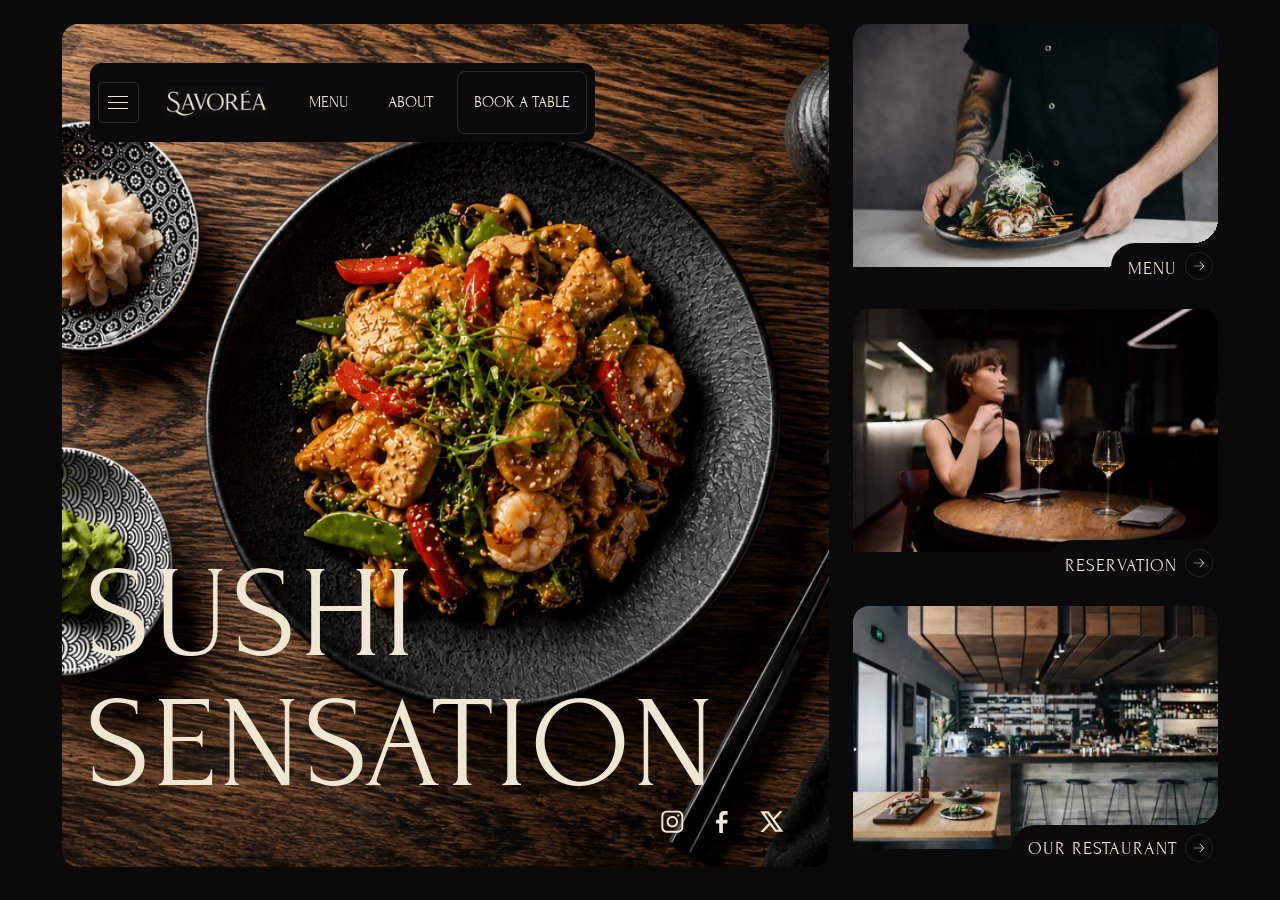
==== index.html @ 16b720fc "Opt out of Chrome translation prompts on all pages" ====
<!DOCTYPE html><!--  This site was created in Webflow. https://webflow.com  --><!--  Last Published: Wed Oct 28 2026 10:28:59 GMT+0000 (Coordinated Universal Time)  -->
<html data-wf-page="69ccc1d8fa1cd4cc3e607715" data-wf-site="69ccc1d7fa1cd4cc3e607709" lang="en">
<head>
  <meta charset="utf-8">
  <meta name="google" content="notranslate">
  <title>sushi</title>
  <meta content="width=device-width, initial-scale=1" name="viewport">
  <link href="css/normalize.css" rel="stylesheet" type="text/css">
  <link href="css/webflow.css" rel="stylesheet" type="text/css">
  <link href="css/sushi-7096b4.webflow.css" rel="stylesheet" type="text/css">
  <script type="text/javascript">!function(o,c){var n=c.documentElement,t=" w-mod-";n.className+=t+"js",("ontouchstart"in o||o.DocumentTouch&&c instanceof DocumentTouch)&&(n.className+=t+"touch")}(window,document);</script>
  <link href="images/favicon.webp" rel="icon" type="image/webp">
  <link href="images/webclip.webp" rel="apple-touch-icon">
  <style>
	.w-webflow-badge {
	display: None !important;
	visibility: hidden !important;
	}
  .button-hover,
.menu_text-link,
.menu_img-link {
  position: relative;
  overflow: visible;
  transition:
    box-shadow 0.3s ease,
    border-color 0.3s ease;
}
.button-hover:hover,
.menu_text-link:hover,
.menu_img-link:hover {
  border-color: rgba(255, 255, 255, 0);
  box-shadow:
    inset 0 0 12px rgba(255, 255, 255, 0.14),
    inset 0 0 28px rgba(255, 255, 255, 0.08);
}
.social-media-link {
  position: relative;
}
.social-media-link-hover {
  visibility: hidden;
  transform: scale(0.96);
  pointer-events: none;
  transition:
    opacity 0.3s ease,
    visibility 0.3s ease,
    transform 0.3s ease;
}
.social-media-link:hover .social-media-link-hover {
  opacity: 1;
  visibility: visible;
  transform: scale(1);
}
</style>
</head>
<body class="body">
  <main class="main">
    <div data-wf--menu--variant="base" class="menu_wraper">
      <div class="w-layout-blockcontainer menu_container w-container">
        <div class="menu_content-wraper">
          <a href="#" class="menu_button border w-inline-block">
            <div class="menu_line"></div>
            <div class="menu_line"></div>
            <div class="menu_line"></div>
          </a>
          <a href="index.html" aria-current="page" class="menu_img-link w-inline-block w--current"><img width="474.5" loading="lazy" alt="" src="images/logo_1.png" sizes="(max-width: 479px) 100vw, 475px" srcset="images/logo_1-p-500.png 500w, images/logo_1.png 949w" class="menu_logo"></a>
          <a href="menu.html" class="menu_text-link capitalize-text">menu</a>
          <a href="about.html" class="menu_text-link capitalize-text">about</a>
          <a href="reservation.html" class="menu_text-link capitalize-text border">book a table</a>
        </div>
      </div>
      <div class="menu_drop_down_wraper">
        <div class="menu_hidden-wraper">
          <div class="menu_hidden-link-wraper">
            <a href="menu.html" class="menu_hidden-link capitalize-text">Menu</a>
            <a href="reservation.html" class="menu_hidden-link capitalize-text">REservation</a>
            <a href="about.html" class="menu_hidden-link capitalize-text">About</a>
            <a href="contact.html" class="menu_hidden-link capitalize-text">Contact</a>
            <a href="blog.html" class="menu_hidden-link capitalize-text">Blog</a>
          </div>
        </div>
        <div class="menu_embed-properties w-embed">
          <style>
.menu_hidden-wraper {
  display: none;
  height: 0;
  opacity: 0;
  overflow: hidden;
  pointer-events: none;
}
.menu_button,
.menu_link,
.menu_hidden-link {
  transition:
    color 0.3s ease,
    text-shadow 0.3s ease,
    box-shadow 0.3s ease,
    border-color 0.3s ease;
}
/* Кнопка */
.menu_button:hover {
  box-shadow:
    inset 0 0 12px rgba(255, 255, 255, 0.14),
    inset 0 0 28px rgba(255, 255, 255, 0.08);
  border-color: rgba(255, 255, 255, 0.35);
}
/* Верхние ссылки */
.menu_link {
  display: inline-block;
}
.menu_link:hover {
  box-shadow:
    inset 0 0 12px rgba(255, 255, 255, 0.14),
    inset 0 0 28px rgba(255, 255, 255, 0.08);
  border-color: rgba(255, 255, 255, 0.35);
}
/* Ссылки в дропдауне */
.menu_hidden-link {
  display: inline-block;
  transition: color 0.3s ease, text-shadow 0.3s ease;
}
.menu_hidden-link:hover {
  color: #ffffff !important;
  text-shadow:
    0 0 8px rgba(255, 255, 255, 0.32),
    0 0 18px rgba(255, 255, 255, 0.20) !important;
}
</style>
        </div>
      </div>
    </div>
    <section class="hero_section">
      <div class="padding-global">
        <div class="w-layout-blockcontainer container-full w-container">
          <div class="hero_grid-wraper">
            <div id="w-node-e2e8e7b1-eda5-c35c-feb3-ed5f9fed6423-3e607715" class="hero_content-big"><img src="images/sushi-hero_4.png" loading="lazy" width="3291" sizes="(max-width: 767px) 100vw, (max-width: 991px) 95vw, 940px" alt="" srcset="images/sushi-hero_4-p-500.png 500w, images/sushi-hero_4-p-800.png 800w, images/sushi-hero_4-p-1080.png 1080w, images/sushi-hero_4.png 1517w" class="hero_img-big">
              <div class="hero_header-wraoer">
                <h1 class="heading_xlarge">SUSHI<br>SENSATION</h1>
              </div>
              <div class="hero_social-media-wraper">
                <div class="social-media-link-hover"></div>
                <a href="#" class="social-media-link w-inline-block"><img src="images/instagram_thin.svg" loading="lazy" alt="" class="hero_social-media-img">
                  <div class="social-media-link-hover"></div>
                </a>
                <a href="#" class="social-media-link w-inline-block"><img src="images/facebook_thin.svg" loading="lazy" alt="" class="hero_social-media-img">
                  <div class="social-media-link-hover"></div>
                </a>
                <a href="#" class="social-media-link w-inline-block"><img src="images/x-twitter_thin.svg" loading="lazy" alt="" class="hero_social-media-img">
                  <div class="social-media-link-hover"></div>
                </a>
              </div>
              <div class="hero-heading-position"></div>
            </div>
            <div class="hero_content-main_1">
              <div class="card-button-wraper-outer">
                <div class="button-half-radiu-wraper">
                  <div class="button-half-radius"></div>
                </div>
                <div class="hero_card-button-wraper">
                  <div class="button-half-radiu-wraper">
                    <div class="button-half-radius"></div>
                  </div>
                  <a href="menu.html" class="hero_card_button w-inline-block">
                    <div class="button-hover">
                      <div class="text_medium text-position">MENU</div><img src="images/arrow_button.svg" loading="lazy" alt="" class="circle-arrow">
                    </div>
                  </a>
                </div>
              </div>
              <div class="hero_img-sml-wrp"><img src="images/hero_img_sml_1.webp" loading="lazy" width="768" sizes="(max-width: 767px) 100vw, (max-width: 991px) 95vw, 768px" alt="" srcset="images/hero_img_sml_1-p-500.webp 500w, images/hero_img_sml_1-p-800.webp 800w, images/hero_img_sml_1-p-1080.webp 1080w, images/hero_img_sml_1.webp 1536w" class="hero_img-sml"></div>
            </div>
            <div class="hero_content-main_2">
              <div class="hero_img-sml-wrp"><img src="images/hero_img_sml_2.webp" loading="lazy" width="768" sizes="(max-width: 767px) 100vw, (max-width: 991px) 95vw, 768px" alt="" srcset="images/hero_img_sml_2-p-500.webp 500w, images/hero_img_sml_2-p-800.webp 800w, images/hero_img_sml_2-p-1080.webp 1080w, images/hero_img_sml_2.webp 1536w" class="hero_img-sml"></div>
              <div class="card-button-wraper-outer">
                <div class="button-half-radiu-wraper">
                  <div class="button-half-radius"></div>
                </div>
                <div class="hero_card-button-wraper">
                  <div class="button-half-radiu-wraper">
                    <div class="button-half-radius"></div>
                  </div>
                  <a href="reservation.html" class="hero_card_button w-inline-block">
                    <div class="button-hover">
                      <div class="text_medium text-position">RESERVATION</div><img src="images/arrow_button.svg" loading="lazy" alt="" class="circle-arrow">
                    </div>
                  </a>
                </div>
              </div>
            </div>
            <div class="hero_content-main_3">
              <div class="hero_img-sml-wrp"><img src="images/hero_img_sml_3.webp" loading="lazy" width="768" sizes="(max-width: 767px) 100vw, (max-width: 991px) 95vw, 768px" alt="" srcset="images/hero_img_sml_3-p-500.webp 500w, images/hero_img_sml_3-p-800.webp 800w, images/hero_img_sml_3-p-1080.webp 1080w, images/hero_img_sml_3.webp 1536w" class="hero_img-sml"></div>
              <div class="card-button-wraper-outer position-absolut-btm">
                <div class="button-half-radiu-wraper">
                  <div class="button-half-radius"></div>
                </div>
                <div class="hero_card-button-wraper">
                  <div class="button-half-radiu-wraper">
                    <div class="button-half-radius"></div>
                  </div>
                  <a href="about.html" class="hero_card_button w-inline-block">
                    <div class="button-hover">
                      <div class="text_medium">OUR RESTAURANT</div><img src="images/arrow_button.svg" loading="lazy" alt="" class="circle-arrow">
                    </div>
                  </a>
                </div>
              </div>
            </div>
          </div>
        </div>
      </div>
    </section>
  </main>
  <script src="js/vendor/jquery-3.5.1.min.js" type="text/javascript" integrity="sha256-9/aliU8dGd2tb6OSsuzixeV4y/faTqgFtohetphbbj0=" crossorigin="anonymous"></script>
  <script src="js/webflow.js" type="text/javascript"></script>
  <script src="js/vendor/gsap.min.js" type="text/javascript"></script>
  <script src="js/vendor/Flip.min.js" type="text/javascript"></script>
  <script type="text/javascript">gsap.registerPlugin(Flip);</script>
  <script src="js/sushi.js" defer=""></script>
</body>
</html>
---- css/webflow.css ----
@font-face {
  font-family: 'webflow-icons';
  src: url("[data-uri]") format('truetype');
  font-weight: normal;
  font-style: normal;
}
[class^="w-icon-"],
[class*=" w-icon-"] {
  /* use !important to prevent issues with browser extensions that change fonts */
  font-family: 'webflow-icons' !important;
  speak: none;
  font-style: normal;
  font-weight: normal;
  font-variant: normal;
  text-transform: none;
  line-height: 1;
  /* Better Font Rendering =========== */
  -webkit-font-smoothing: antialiased;
  -moz-osx-font-smoothing: grayscale;
}
.w-icon-slider-right:before {
  content: "\e600";
}
.w-icon-slider-left:before {
  content: "\e601";
}
.w-icon-nav-menu:before {
  content: "\e602";
}
.w-icon-arrow-down:before,
.w-icon-dropdown-toggle:before {
  content: "\e603";
}
.w-icon-file-upload-remove:before {
  content: "\e900";
}
.w-icon-file-upload-icon:before {
  content: "\e903";
}
* {
  -webkit-box-sizing: border-box;
  -moz-box-sizing: border-box;
  box-sizing: border-box;
}
html {
  height: 100%;
}
body {
  margin: 0;
  min-height: 100%;
  background-color: #fff;
  font-family: Arial, sans-serif;
  font-size: 14px;
  line-height: 20px;
  color: #333;
}
img {
  max-width: 100%;
  vertical-align: middle;
  display: inline-block;
}
html.w-mod-touch * {
  background-attachment: scroll !important;
}
.w-block {
  display: block;
}
.w-inline-block {
  max-width: 100%;
  display: inline-block;
}
.w-clearfix:before,
.w-clearfix:after {
  content: " ";
  display: table;
  grid-column-start: 1;
  grid-row-start: 1;
  grid-column-end: 2;
  grid-row-end: 2;
}
.w-clearfix:after {
  clear: both;
}
.w-hidden {
  display: none;
}
.w-button {
  display: inline-block;
  padding: 9px 15px;
  background-color: #3898EC;
  color: white;
  border: 0;
  line-height: inherit;
  text-decoration: none;
  cursor: pointer;
  border-radius: 0;
}
input.w-button {
  -webkit-appearance: button;
}
:where(button.w-popover-trigger) {
  background-color: transparent;
  border: 0;
  color: inherit;
  cursor: pointer;
  font: inherit;
  line-height: inherit;
  margin: 0;
  padding: 0;
  text-align: inherit;
  text-decoration: inherit;
}
:where(button.w-modal-trigger) {
  background-color: transparent;
  border: 0;
  color: inherit;
  cursor: pointer;
  font: inherit;
  line-height: inherit;
  margin: 0;
  padding: 0;
  text-align: inherit;
  text-decoration: inherit;
}
.w-popover {
  position-anchor: none;
}
:where(
  .w-popover[data-w-popover-backdrop-animated],
  .w-modal[data-w-popover-backdrop-animated]
)::backdrop {
  animation: var(--w-backdrop-animation, none);
}
:where(.w-popover, .w-modal) {
  --w-backdrop-animation: initial;
}
.w-popover-mask {
  position: fixed !important;
  inset: 0 !important;
  width: auto !important;
  height: auto !important;
  max-width: none !important;
  max-height: none !important;
  margin: 0 !important;
  padding: 0 !important;
  border: 0 !important;
  opacity: 0 !important;
  transform: none !important;
  clip-path: none !important;
  pointer-events: auto !important;
}
.w-popover-mask[popover] {
  translate: none !important;
  rotate: none !important;
  scale: none !important;
}
.w-popover-mask::backdrop {
  display: none !important;
}
.w-popover-mask:not(:popover-open) {
  display: none !important;
}
@supports not selector(:popover-open) {
  .w-popover-mask {
    display: none !important;
  }
}
.w-popover[popover]:not(:popover-open) {
  display: none;
}
.w-modal:not([open]):not([popover]) {
  display: none;
}
.w-modal[popover]:not(:popover-open) {
  display: none;
}
:where(.w-modal[data-w-modal-lock-scroll]) {
  overscroll-behavior: contain;
}
html[data-w-dynpage] [data-w-cloak] {
  color: transparent !important;
}
.w-code-block {
  margin: unset;
}
pre.w-code-block code {
  all: inherit;
}
pre.w-code-block code > span {
  display: block !important;
}
.w-optimization {
  display: contents;
}
.w-webflow-badge,
.w-webflow-badge > img {
  box-sizing: unset;
  width: unset;
  height: unset;
  max-height: unset;
  max-width: unset;
  min-height: unset;
  min-width: unset;
  margin: unset;
  padding: unset;
  float: unset;
  clear: unset;
  border: unset;
  border-radius: unset;
  background: unset;
  background-image: unset;
  background-position: unset;
  background-size: unset;
  background-repeat: unset;
  background-origin: unset;
  background-clip: unset;
  background-attachment: unset;
  background-color: unset;
  box-shadow: unset;
  transform: unset;
  transition: unset;
  direction: unset;
  font-family: unset;
  font-weight: unset;
  color: unset;
  font-size: unset;
  line-height: unset;
  font-style: unset;
  font-variant: unset;
  text-align: unset;
  letter-spacing: unset;
  text-decoration: unset;
  text-indent: unset;
  text-transform: unset;
  list-style-type: unset;
  text-shadow: unset;
  vertical-align: unset;
  cursor: unset;
  white-space: unset;
  word-break: unset;
  word-spacing: unset;
  word-wrap: unset;
}
.w-webflow-badge {
  position: fixed !important;
  display: inline-block !important;
  visibility: visible !important;
  opacity: 1 !important;
  z-index: 2147483647 !important;
  top: auto !important;
  right: 12px !important;
  bottom: 12px !important;
  left: auto !important;
  color: #aaadb0 !important;
  background-color: #fff !important;
  border-radius: 3px !important;
  padding: 6px !important;
  font-size: 12px !important;
  line-height: 14px !important;
  text-decoration: none !important;
  transform: none !important;
  margin: 0 !important;
  width: auto !important;
  height: auto !important;
  overflow: unset !important;
  white-space: nowrap;
  box-shadow: 0 0 0 1px rgba(0, 0, 0, 0.1), 0px 1px 3px rgba(0, 0, 0, 0.1);
  cursor: pointer;
}
.w-webflow-badge > img {
  position: unset;
  display: inline-block !important;
  visibility: unset !important;
  opacity: 1 !important;
  vertical-align: middle !important;
}
h1,
h2,
h3,
h4,
h5,
h6 {
  font-weight: bold;
  margin-bottom: 10px;
}
h1 {
  font-size: 38px;
  line-height: 44px;
  margin-top: 20px;
}
h2 {
  font-size: 32px;
  line-height: 36px;
  margin-top: 20px;
}
h3 {
  font-size: 24px;
  line-height: 30px;
  margin-top: 20px;
}
h4 {
  font-size: 18px;
  line-height: 24px;
  margin-top: 10px;
}
h5 {
  font-size: 14px;
  line-height: 20px;
  margin-top: 10px;
}
h6 {
  font-size: 12px;
  line-height: 18px;
  margin-top: 10px;
}
p {
  margin-top: 0;
  margin-bottom: 10px;
}
blockquote {
  margin: 0 0 10px 0;
  padding: 10px 20px;
  border-left: 5px solid #E2E2E2;
  font-size: 18px;
  line-height: 22px;
}
figure {
  margin: 0;
  margin-bottom: 10px;
}
figcaption {
  margin-top: 5px;
  text-align: center;
}
ul,
ol {
  margin-top: 0px;
  margin-bottom: 10px;
  padding-left: 40px;
}
.w-list-unstyled {
  padding-left: 0;
  list-style: none;
}
.w-embed:before,
.w-embed:after {
  content: " ";
  display: table;
  grid-column-start: 1;
  grid-row-start: 1;
  grid-column-end: 2;
  grid-row-end: 2;
}
.w-embed:after {
  clear: both;
}
.w-video {
  width: 100%;
  position: relative;
  padding: 0;
}
.w-video iframe,
.w-video object,
.w-video embed {
  position: absolute;
  top: 0;
  left: 0;
  width: 100%;
  height: 100%;
  border: none;
}
fieldset {
  padding: 0;
  margin: 0;
  border: 0;
}
button,
[type='button'],
[type='reset'] {
  border: 0;
  cursor: pointer;
  -webkit-appearance: button;
}
.w-form {
  margin: 0 0 15px;
}
.w-form-done {
  display: none;
  padding: 20px;
  text-align: center;
  background-color: #dddddd;
}
.w-form-fail {
  display: none;
  margin-top: 10px;
  padding: 10px;
  background-color: #ffdede;
}
label {
  display: block;
  margin-bottom: 5px;
  font-weight: bold;
}
.w-input,
.w-select {
  display: block;
  width: 100%;
  height: 38px;
  padding: 8px 12px;
  margin-bottom: 10px;
  font-size: 14px;
  line-height: 1.42857143;
  color: #333333;
  vertical-align: middle;
  background-color: #ffffff;
  border: 1px solid #cccccc;
}
.w-input::placeholder,
.w-select::placeholder {
  color: #999;
}
.w-input:focus,
.w-select:focus {
  border-color: #3898EC;
  outline: 0;
}
.w-input[disabled],
.w-select[disabled],
.w-input[readonly],
.w-select[readonly],
fieldset[disabled] .w-input,
fieldset[disabled] .w-select {
  cursor: not-allowed;
}
.w-input[disabled]:not(.w-input-disabled),
.w-select[disabled]:not(.w-input-disabled),
.w-input[readonly],
.w-select[readonly],
fieldset[disabled]:not(.w-input-disabled) .w-input,
fieldset[disabled]:not(.w-input-disabled) .w-select {
  background-color: #eeeeee;
}
textarea.w-input,
textarea.w-select {
  height: auto;
}
.w-select {
  background-color: #f3f3f3;
}
.w-select[multiple] {
  height: auto;
}
.w-form-label {
  display: inline-block;
  cursor: pointer;
  font-weight: normal;
  margin-bottom: 0px;
}
.w-radio {
  display: block;
  margin-bottom: 5px;
  padding-left: 20px;
}
.w-radio:before,
.w-radio:after {
  content: " ";
  display: table;
  grid-column-start: 1;
  grid-row-start: 1;
  grid-column-end: 2;
  grid-row-end: 2;
}
.w-radio:after {
  clear: both;
}
.w-radio-input {
  margin: 4px 0 0;
  line-height: normal;
  float: left;
  margin-left: -20px;
}
.w-radio-input {
  margin-top: 3px;
}
.w-file-upload {
  display: block;
  margin-bottom: 10px;
}
.w-file-upload-input {
  width: 0.1px;
  height: 0.1px;
  opacity: 0;
  overflow: hidden;
  position: absolute;
  z-index: -100;
}
.w-file-upload-default,
.w-file-upload-uploading,
.w-file-upload-success {
  display: inline-block;
  color: #333333;
}
.w-file-upload-error {
  display: block;
  margin-top: 10px;
}
.w-file-upload-default.w-hidden,
.w-file-upload-uploading.w-hidden,
.w-file-upload-error.w-hidden,
.w-file-upload-success.w-hidden {
  display: none;
}
.w-file-upload-uploading-btn {
  display: flex;
  font-size: 14px;
  font-weight: normal;
  cursor: pointer;
  margin: 0;
  padding: 8px 12px;
  border: 1px solid #cccccc;
  background-color: #fafafa;
}
.w-file-upload-file {
  display: flex;
  flex-grow: 1;
  justify-content: space-between;
  margin: 0;
  padding: 8px 9px 8px 11px;
  border: 1px solid #cccccc;
  background-color: #fafafa;
}
.w-file-upload-file-name {
  font-size: 14px;
  font-weight: normal;
  display: block;
}
.w-file-remove-link {
  margin-top: 3px;
  margin-left: 10px;
  width: auto;
  height: auto;
  padding: 3px;
  display: block;
  cursor: pointer;
}
.w-icon-file-upload-remove {
  margin: auto;
  font-size: 10px;
}
.w-file-upload-error-msg {
  display: inline-block;
  color: #ea384c;
  padding: 2px 0;
}
.w-file-upload-info {
  display: inline-block;
  line-height: 38px;
  padding: 0 12px;
}
.w-file-upload-label {
  display: inline-block;
  font-size: 14px;
  font-weight: normal;
  cursor: pointer;
  margin: 0;
  padding: 8px 12px;
  border: 1px solid #cccccc;
  background-color: #fafafa;
}
.w-icon-file-upload-icon,
.w-icon-file-upload-uploading {
  display: inline-block;
  margin-right: 8px;
  width: 20px;
}
.w-icon-file-upload-uploading {
  height: 20px;
}
.w-container {
  margin-left: auto;
  margin-right: auto;
  max-width: 940px;
}
.w-container:before,
.w-container:after {
  content: " ";
  display: table;
  grid-column-start: 1;
  grid-row-start: 1;
  grid-column-end: 2;
  grid-row-end: 2;
}
.w-container:after {
  clear: both;
}
.w-container .w-row {
  margin-left: -10px;
  margin-right: -10px;
}
.w-row:before,
.w-row:after {
  content: " ";
  display: table;
  grid-column-start: 1;
  grid-row-start: 1;
  grid-column-end: 2;
  grid-row-end: 2;
}
.w-row:after {
  clear: both;
}
.w-row .w-row {
  margin-left: 0;
  margin-right: 0;
}
.w-col {
  position: relative;
  float: left;
  width: 100%;
  min-height: 1px;
  padding-left: 10px;
  padding-right: 10px;
}
.w-col .w-col {
  padding-left: 0;
  padding-right: 0;
}
.w-col-1 {
  width: 8.33333333%;
}
.w-col-2 {
  width: 16.66666667%;
}
.w-col-3 {
  width: 25%;
}
.w-col-4 {
  width: 33.33333333%;
}
.w-col-5 {
  width: 41.66666667%;
}
.w-col-6 {
  width: 50%;
}
.w-col-7 {
  width: 58.33333333%;
}
.w-col-8 {
  width: 66.66666667%;
}
.w-col-9 {
  width: 75%;
}
.w-col-10 {
  width: 83.33333333%;
}
.w-col-11 {
  width: 91.66666667%;
}
.w-col-12 {
  width: 100%;
}
.w-hidden-main {
  display: none !important;
}
@media screen and (max-width: 991px) {
  .w-container {
    max-width: 728px;
  }
  .w-hidden-main {
    display: inherit !important;
  }
  .w-hidden-medium {
    display: none !important;
  }
  .w-col-medium-1 {
    width: 8.33333333%;
  }
  .w-col-medium-2 {
    width: 16.66666667%;
  }
  .w-col-medium-3 {
    width: 25%;
  }
  .w-col-medium-4 {
    width: 33.33333333%;
  }
  .w-col-medium-5 {
    width: 41.66666667%;
  }
  .w-col-medium-6 {
    width: 50%;
  }
  .w-col-medium-7 {
    width: 58.33333333%;
  }
  .w-col-medium-8 {
    width: 66.66666667%;
  }
  .w-col-medium-9 {
    width: 75%;
  }
  .w-col-medium-10 {
    width: 83.33333333%;
  }
  .w-col-medium-11 {
    width: 91.66666667%;
  }
  .w-col-medium-12 {
    width: 100%;
  }
  .w-col-stack {
    width: 100%;
    left: auto;
    right: auto;
  }
}
@media screen and (max-width: 767px) {
  .w-hidden-main {
    display: inherit !important;
  }
  .w-hidden-medium {
    display: inherit !important;
  }
  .w-hidden-small {
    display: none !important;
  }
  .w-row,
  .w-container .w-row {
    margin-left: 0;
    margin-right: 0;
  }
  .w-col {
    width: 100%;
    left: auto;
    right: auto;
  }
  .w-col-small-1 {
    width: 8.33333333%;
  }
  .w-col-small-2 {
    width: 16.66666667%;
  }
  .w-col-small-3 {
    width: 25%;
  }
  .w-col-small-4 {
    width: 33.33333333%;
  }
  .w-col-small-5 {
    width: 41.66666667%;
  }
  .w-col-small-6 {
    width: 50%;
  }
  .w-col-small-7 {
    width: 58.33333333%;
  }
  .w-col-small-8 {
    width: 66.66666667%;
  }
  .w-col-small-9 {
    width: 75%;
  }
  .w-col-small-10 {
    width: 83.33333333%;
  }
  .w-col-small-11 {
    width: 91.66666667%;
  }
  .w-col-small-12 {
    width: 100%;
  }
}
@media screen and (max-width: 479px) {
  .w-container {
    max-width: none;
  }
  .w-hidden-main {
    display: inherit !important;
  }
  .w-hidden-medium {
    display: inherit !important;
  }
  .w-hidden-small {
    display: inherit !important;
  }
  .w-hidden-tiny {
    display: none !important;
  }
  .w-col {
    width: 100%;
  }
  .w-col-tiny-1 {
    width: 8.33333333%;
  }
  .w-col-tiny-2 {
    width: 16.66666667%;
  }
  .w-col-tiny-3 {
    width: 25%;
  }
  .w-col-tiny-4 {
    width: 33.33333333%;
  }
  .w-col-tiny-5 {
    width: 41.66666667%;
  }
  .w-col-tiny-6 {
    width: 50%;
  }
  .w-col-tiny-7 {
    width: 58.33333333%;
  }
  .w-col-tiny-8 {
    width: 66.66666667%;
  }
  .w-col-tiny-9 {
    width: 75%;
  }
  .w-col-tiny-10 {
    width: 83.33333333%;
  }
  .w-col-tiny-11 {
    width: 91.66666667%;
  }
  .w-col-tiny-12 {
    width: 100%;
  }
}
.w-widget {
  position: relative;
}
.w-widget-map {
  width: 100%;
  height: 400px;
}
.w-widget-map label {
  width: auto;
  display: inline;
}
.w-widget-map img {
  max-width: inherit;
}
.w-widget-map .gm-style-iw {
  text-align: center;
}
.w-widget-map .gm-style-iw > button {
  display: none !important;
}
.w-widget-twitter {
  overflow: hidden;
}
.w-widget-twitter-count-shim {
  display: inline-block;
  vertical-align: top;
  position: relative;
  width: 28px;
  height: 20px;
  text-align: center;
  background: white;
  border: #758696 solid 1px;
  border-radius: 3px;
}
.w-widget-twitter-count-shim * {
  pointer-events: none;
  user-select: none;
}
.w-widget-twitter-count-shim .w-widget-twitter-count-inner {
  position: relative;
  font-size: 15px;
  line-height: 12px;
  text-align: center;
  color: #999;
  font-family: serif;
}
.w-widget-twitter-count-shim .w-widget-twitter-count-clear {
  position: relative;
  display: block;
}
.w-widget-twitter-count-shim.w--large {
  width: 36px;
  height: 28px;
}
.w-widget-twitter-count-shim.w--large .w-widget-twitter-count-inner {
  font-size: 18px;
  line-height: 18px;
}
.w-widget-twitter-count-shim:not(.w--vertical) {
  margin-left: 5px;
  margin-right: 8px;
}
.w-widget-twitter-count-shim:not(.w--vertical).w--large {
  margin-left: 6px;
}
.w-widget-twitter-count-shim:not(.w--vertical):before,
.w-widget-twitter-count-shim:not(.w--vertical):after {
  top: 50%;
  left: 0;
  border: solid transparent;
  content: ' ';
  height: 0;
  width: 0;
  position: absolute;
  pointer-events: none;
}
.w-widget-twitter-count-shim:not(.w--vertical):before {
  border-color: rgba(117, 134, 150, 0);
  border-right-color: #5d6c7b;
  border-width: 4px;
  margin-left: -9px;
  margin-top: -4px;
}
.w-widget-twitter-count-shim:not(.w--vertical).w--large:before {
  border-width: 5px;
  margin-left: -10px;
  margin-top: -5px;
}
.w-widget-twitter-count-shim:not(.w--vertical):after {
  border-color: rgba(255, 255, 255, 0);
  border-right-color: white;
  border-width: 4px;
  margin-left: -8px;
  margin-top: -4px;
}
.w-widget-twitter-count-shim:not(.w--vertical).w--large:after {
  border-width: 5px;
  margin-left: -9px;
  margin-top: -5px;
}
.w-widget-twitter-count-shim.w--vertical {
  width: 61px;
  height: 33px;
  margin-bottom: 8px;
}
.w-widget-twitter-count-shim.w--vertical:before,
.w-widget-twitter-count-shim.w--vertical:after {
  top: 100%;
  left: 50%;
  border: solid transparent;
  content: ' ';
  height: 0;
  width: 0;
  position: absolute;
  pointer-events: none;
}
.w-widget-twitter-count-shim.w--vertical:before {
  border-color: rgba(117, 134, 150, 0);
  border-top-color: #5d6c7b;
  border-width: 5px;
  margin-left: -5px;
}
.w-widget-twitter-count-shim.w--vertical:after {
  border-color: rgba(255, 255, 255, 0);
  border-top-color: white;
  border-width: 4px;
  margin-left: -4px;
}
.w-widget-twitter-count-shim.w--vertical .w-widget-twitter-count-inner {
  font-size: 18px;
  line-height: 22px;
}
.w-widget-twitter-count-shim.w--vertical.w--large {
  width: 76px;
}
.w-background-video {
  position: relative;
  overflow: hidden;
  height: 500px;
  color: white;
}
.w-background-video > video {
  background-size: cover;
  background-position: 50% 50%;
  position: absolute;
  margin: auto;
  width: 100%;
  height: 100%;
  right: -100%;
  bottom: -100%;
  top: -100%;
  left: -100%;
  object-fit: cover;
  z-index: -100;
}
.w-background-video > video::-webkit-media-controls-start-playback-button {
  display: none !important;
  -webkit-appearance: none;
}
.w-background-video--control {
  position: absolute;
  bottom: 1em;
  right: 1em;
  background-color: transparent;
  padding: 0;
}
.w-background-video--control > [hidden] {
  display: none !important;
}
.w-slider {
  position: relative;
  height: 300px;
  text-align: center;
  background: #dddddd;
  clear: both;
  -webkit-tap-highlight-color: rgba(0, 0, 0, 0);
  tap-highlight-color: rgba(0, 0, 0, 0);
}
.w-slider-mask {
  position: relative;
  display: block;
  overflow: hidden;
  z-index: 1;
  left: 0;
  right: 0;
  height: 100%;
  white-space: nowrap;
}
.w-slide {
  position: relative;
  display: inline-block;
  vertical-align: top;
  width: 100%;
  height: 100%;
  white-space: normal;
  text-align: left;
}
.w-slider-nav {
  position: absolute;
  z-index: 2;
  top: auto;
  right: 0;
  bottom: 0;
  left: 0;
  margin: auto;
  padding-top: 10px;
  height: 40px;
  text-align: center;
  -webkit-tap-highlight-color: rgba(0, 0, 0, 0);
  tap-highlight-color: rgba(0, 0, 0, 0);
}
.w-slider-nav.w-round > div {
  border-radius: 100%;
}
.w-slider-nav.w-num > div {
  width: auto;
  height: auto;
  padding: 0.2em 0.5em;
  font-size: inherit;
  line-height: inherit;
}
.w-slider-nav.w-shadow > div {
  box-shadow: 0 0 3px rgba(51, 51, 51, 0.4);
}
.w-slider-nav-invert {
  color: #fff;
}
.w-slider-nav-invert > div {
  background-color: rgba(34, 34, 34, 0.4);
}
.w-slider-nav-invert > div.w-active {
  background-color: #222;
}
.w-slider-dot {
  position: relative;
  display: inline-block;
  width: 1em;
  height: 1em;
  background-color: rgba(255, 255, 255, 0.4);
  cursor: pointer;
  margin: 0 3px 0.5em;
  transition: background-color 100ms, color 100ms;
}
.w-slider-dot.w-active {
  background-color: #fff;
}
.w-slider-dot:focus {
  outline: none;
  box-shadow: 0px 0px 0px 2px #fff;
}
.w-slider-dot:focus.w-active {
  box-shadow: none;
}
.w-slider-arrow-left,
.w-slider-arrow-right {
  position: absolute;
  width: 80px;
  top: 0;
  right: 0;
  bottom: 0;
  left: 0;
  margin: auto;
  cursor: pointer;
  overflow: hidden;
  color: white;
  font-size: 40px;
  -webkit-tap-highlight-color: rgba(0, 0, 0, 0);
  tap-highlight-color: rgba(0, 0, 0, 0);
  user-select: none;
}
.w-slider-arrow-left [class^='w-icon-'],
.w-slider-arrow-right [class^='w-icon-'],
.w-slider-arrow-left [class*=' w-icon-'],
.w-slider-arrow-right [class*=' w-icon-'] {
  position: absolute;
}
.w-slider-arrow-left:focus,
.w-slider-arrow-right:focus {
  outline: 0;
}
.w-slider-arrow-left {
  z-index: 3;
  right: auto;
}
.w-slider-arrow-right {
  z-index: 4;
  left: auto;
}
.w-icon-slider-left,
.w-icon-slider-right {
  top: 0;
  right: 0;
  bottom: 0;
  left: 0;
  margin: auto;
  width: 1em;
  height: 1em;
}
.w-slider-aria-label {
  border: 0;
  clip: rect(0 0 0 0);
  height: 1px;
  margin: -1px;
  overflow: hidden;
  padding: 0;
  position: absolute;
  width: 1px;
}
.w-slider-force-show {
  display: block !important;
}
.w-dropdown {
  display: inline-block;
  position: relative;
  text-align: left;
  margin-left: auto;
  margin-right: auto;
  z-index: 900;
}
.w-dropdown-btn,
.w-dropdown-toggle,
.w-dropdown-link {
  position: relative;
  vertical-align: top;
  text-decoration: none;
  color: #222222;
  padding: 20px;
  text-align: left;
  margin-left: auto;
  margin-right: auto;
  white-space: nowrap;
}
.w-dropdown-toggle {
  user-select: none;
  display: inline-block;
  cursor: pointer;
  padding-right: 40px;
}
.w-dropdown-toggle:focus {
  outline: 0;
}
.w-icon-dropdown-toggle {
  position: absolute;
  top: 0;
  right: 0;
  bottom: 0;
  margin: auto;
  margin-right: 20px;
  width: 1em;
  height: 1em;
}
.w-dropdown-list {
  position: absolute;
  background: #dddddd;
  display: none;
  min-width: 100%;
}
.w-dropdown-list.w--open {
  display: block;
}
.w-dropdown-link {
  padding: 10px 20px;
  display: block;
  color: #222222;
}
.w-dropdown-link.w--current {
  color: #0082f3;
}
.w-dropdown-link:focus {
  outline: 0;
}
/**
 * ## Note
 * Safari (on both iOS and OS X) does not handle viewport units (vh, vw) well.
 * For example percentage units do not work on descendants of elements that
 * have any dimensions expressed in viewport units. It also doesn’t handle them at
 * all in `calc()`.
 */
/**
 * Wrapper around all lightbox elements
 *
 * 1. Since the lightbox can receive focus, IE also gives it an outline.
 * 2. Fixes flickering on Chrome when a transition is in progress
 *    underneath the lightbox.
 */
.w-lightbox-backdrop {
  cursor: auto;
  font-style: normal;
  letter-spacing: normal;
  list-style: disc;
  text-indent: 0;
  text-shadow: none;
  text-transform: none;
  visibility: visible;
  white-space: normal;
  word-break: normal;
  word-spacing: normal;
  word-wrap: normal;
  position: fixed;
  top: 0;
  right: 0;
  bottom: 0;
  left: 0;
  color: #fff;
  font-family: "Helvetica Neue", Helvetica, Ubuntu, "Segoe UI", Verdana, sans-serif;
  font-size: 17px;
  line-height: 1.2;
  font-weight: 300;
  text-align: center;
  background: rgba(0, 0, 0, 0.9);
  z-index: 2000;
  outline: 0;
  /* 1 */
  opacity: 0;
  -webkit-user-select: none;
  -moz-user-select: none;
  -webkit-tap-highlight-color: transparent;
  -webkit-transform: translate(0, 0);
  /* 2 */
}
/**
 * Neat trick to bind the rubberband effect to our canvas instead of the whole
 * document on iOS. It also prevents a bug that causes the document underneath to scroll.
 */
.w-lightbox-backdrop,
.w-lightbox-container {
  height: 100%;
  overflow: auto;
  -webkit-overflow-scrolling: touch;
}
.w-lightbox-content {
  position: relative;
  height: 100vh;
  overflow: hidden;
}
.w-lightbox-view {
  position: absolute;
  width: 100vw;
  height: 100vh;
  opacity: 0;
}
.w-lightbox-view:before {
  content: "";
  height: 100vh;
}
/* .w-lightbox-content */
.w-lightbox-group,
.w-lightbox-group .w-lightbox-view,
.w-lightbox-group .w-lightbox-view:before {
  height: 86vh;
}
.w-lightbox-frame,
.w-lightbox-view:before {
  display: inline-block;
  vertical-align: middle;
}
/*
 * 1. Remove default margin set by user-agent on the <figure> element.
 */
.w-lightbox-figure {
  position: relative;
  margin: 0;
  /* 1 */
}
.w-lightbox-group .w-lightbox-figure {
  cursor: pointer;
}
/**
 * IE adds image dimensions as width and height attributes on the IMG tag,
 * but we need both width and height to be set to auto to enable scaling.
 */
.w-lightbox-img {
  width: auto;
  height: auto;
  max-width: none;
}
/**
 * 1. Reset if style is set by user on "All Images"
 */
.w-lightbox-image {
  display: block;
  float: none;
  /* 1 */
  max-width: 100vw;
  max-height: 100vh;
}
.w-lightbox-group .w-lightbox-image {
  max-height: 86vh;
}
.w-lightbox-caption {
  position: absolute;
  right: 0;
  bottom: 0;
  left: 0;
  padding: 0.5em 1em;
  background: rgba(0, 0, 0, 0.4);
  text-align: left;
  text-overflow: ellipsis;
  white-space: nowrap;
  overflow: hidden;
}
.w-lightbox-embed {
  position: absolute;
  top: 0;
  right: 0;
  bottom: 0;
  left: 0;
  width: 100%;
  height: 100%;
}
.w-lightbox-control {
  position: absolute;
  top: 0;
  width: 4em;
  background-size: 24px;
  background-repeat: no-repeat;
  background-position: center;
  cursor: pointer;
  -webkit-transition: all 0.3s;
  transition: all 0.3s;
}
.w-lightbox-left {
  display: none;
  bottom: 0;
  left: 0;
  /* <svg xmlns="http://www.w3.org/2000/svg" viewBox="-20 0 24 40" width="24" height="40"><g transform="rotate(45)"><path d="m0 0h5v23h23v5h-28z" opacity=".4"/><path d="m1 1h3v23h23v3h-26z" fill="#fff"/></g></svg> */
  background-image: url("[data-uri]");
}
.w-lightbox-right {
  display: none;
  right: 0;
  bottom: 0;
  /* <svg xmlns="http://www.w3.org/2000/svg" viewBox="-4 0 24 40" width="24" height="40"><g transform="rotate(45)"><path d="m0-0h28v28h-5v-23h-23z" opacity=".4"/><path d="m1 1h26v26h-3v-23h-23z" fill="#fff"/></g></svg> */
  background-image: url("[data-uri]");
}
/*
 * Without specifying the with and height inside the SVG, all versions of IE render the icon too small.
 * The bug does not seem to manifest itself if the elements are tall enough such as the above arrows.
 * (http://stackoverflow.com/questions/16092114/background-size-differs-in-internet-explorer)
 */
.w-lightbox-close {
  right: 0;
  height: 2.6em;
  /* <svg xmlns="http://www.w3.org/2000/svg" viewBox="-4 0 18 17" width="18" height="17"><g transform="rotate(45)"><path d="m0 0h7v-7h5v7h7v5h-7v7h-5v-7h-7z" opacity=".4"/><path d="m1 1h7v-7h3v7h7v3h-7v7h-3v-7h-7z" fill="#fff"/></g></svg> */
  background-image: url("[data-uri]");
  background-size: 18px;
}
/**
 * 1. All IE versions add extra space at the bottom without this.
 */
.w-lightbox-strip {
  position: absolute;
  bottom: 0;
  left: 0;
  right: 0;
  padding: 0 1vh;
  line-height: 0;
  /* 1 */
  white-space: nowrap;
  overflow-x: auto;
  overflow-y: hidden;
}
/*
 * 1. We use content-box to avoid having to do `width: calc(10vh + 2vw)`
 *    which doesn’t work in Safari anyway.
 * 2. Chrome renders images pixelated when switching to GPU. Making sure
 *    the parent is also rendered on the GPU (by setting translate3d for
 *    example) fixes this behavior.
 */
.w-lightbox-item {
  display: inline-block;
  width: 10vh;
  padding: 2vh 1vh;
  box-sizing: content-box;
  /* 1 */
  cursor: pointer;
  -webkit-transform: translate3d(0, 0, 0);
  /* 2 */
}
.w-lightbox-active {
  opacity: 0.3;
}
.w-lightbox-thumbnail {
  position: relative;
  height: 10vh;
  background: #222;
  overflow: hidden;
}
.w-lightbox-thumbnail-image {
  position: absolute;
  top: 0;
  left: 0;
}
.w-lightbox-thumbnail .w-lightbox-tall {
  top: 50%;
  width: 100%;
  -webkit-transform: translate(0, -50%);
  transform: translate(0, -50%);
}
.w-lightbox-thumbnail .w-lightbox-wide {
  left: 50%;
  height: 100%;
  -webkit-transform: translate(-50%, 0);
  transform: translate(-50%, 0);
}
/*
 * Spinner
 *
 * Absolute pixel values are used to avoid rounding errors that would cause
 * the white spinning element to be misaligned with the track.
 */
.w-lightbox-spinner {
  position: absolute;
  top: 50%;
  left: 50%;
  box-sizing: border-box;
  width: 40px;
  height: 40px;
  margin-top: -20px;
  margin-left: -20px;
  border: 5px solid rgba(0, 0, 0, 0.4);
  border-radius: 50%;
  -webkit-animation: spin 0.8s infinite linear;
  animation: spin 0.8s infinite linear;
}
.w-lightbox-spinner:after {
  content: "";
  position: absolute;
  top: -4px;
  right: -4px;
  bottom: -4px;
  left: -4px;
  border: 3px solid transparent;
  border-bottom-color: #fff;
  border-radius: 50%;
}
/*
 * Utility classes
 */
.w-lightbox-hide {
  display: none;
}
.w-lightbox-noscroll {
  overflow: hidden;
}
@media (min-width: 768px) {
  .w-lightbox-content {
    height: 96vh;
    margin-top: 2vh;
  }
  .w-lightbox-view,
  .w-lightbox-view:before {
    height: 96vh;
  }
  /* .w-lightbox-content */
  .w-lightbox-group,
  .w-lightbox-group .w-lightbox-view,
  .w-lightbox-group .w-lightbox-view:before {
    height: 84vh;
  }
  .w-lightbox-image {
    max-width: 96vw;
    max-height: 96vh;
  }
  .w-lightbox-group .w-lightbox-image {
    max-width: 82.3vw;
    max-height: 84vh;
  }
  .w-lightbox-left,
  .w-lightbox-right {
    display: block;
    opacity: 0.5;
  }
  .w-lightbox-close {
    opacity: 0.8;
  }
  .w-lightbox-control:hover {
    opacity: 1;
  }
}
.w-lightbox-inactive,
.w-lightbox-inactive:hover {
  opacity: 0;
}
.w-richtext:before,
.w-richtext:after {
  content: " ";
  display: table;
  grid-column-start: 1;
  grid-row-start: 1;
  grid-column-end: 2;
  grid-row-end: 2;
}
.w-richtext:after {
  clear: both;
}
.w-richtext[contenteditable="true"]:before,
.w-richtext[contenteditable="true"]:after {
  white-space: initial;
}
.w-richtext ol,
.w-richtext ul {
  overflow: hidden;
}
.w-richtext .w-richtext-figure-selected.w-richtext-figure-type-video div:after,
.w-richtext .w-richtext-figure-selected[data-rt-type="video"] div:after {
  outline: 2px solid #2895f7;
}
.w-richtext .w-richtext-figure-selected.w-richtext-figure-type-image div,
.w-richtext .w-richtext-figure-selected[data-rt-type="image"] div {
  outline: 2px solid #2895f7;
}
.w-richtext figure.w-richtext-figure-type-video > div:after,
.w-richtext figure[data-rt-type="video"] > div:after {
  content: '';
  position: absolute;
  display: none;
  left: 0;
  top: 0;
  right: 0;
  bottom: 0;
}
.w-richtext figure {
  position: relative;
  max-width: 60%;
}
.w-richtext figure > div:before {
  cursor: default!important;
}
.w-richtext figure img {
  width: 100%;
}
.w-richtext figure figcaption.w-richtext-figcaption-placeholder {
  opacity: 0.6;
}
.w-richtext figure div {
  /* fix incorrectly sized selection border in the data manager */
  font-size: 0px;
  color: transparent;
}
.w-richtext figure.w-richtext-figure-type-image,
.w-richtext figure[data-rt-type="image"] {
  display: table;
}
.w-richtext figure.w-richtext-figure-type-image > div,
.w-richtext figure[data-rt-type="image"] > div {
  display: inline-block;
}
.w-richtext figure.w-richtext-figure-type-image > figcaption,
.w-richtext figure[data-rt-type="image"] > figcaption {
  display: table-caption;
  caption-side: bottom;
}
.w-richtext figure.w-richtext-figure-type-video,
.w-richtext figure[data-rt-type="video"] {
  width: 60%;
  height: 0;
}
.w-richtext figure.w-richtext-figure-type-video iframe,
.w-richtext figure[data-rt-type="video"] iframe {
  position: absolute;
  top: 0;
  left: 0;
  width: 100%;
  height: 100%;
}
.w-richtext figure.w-richtext-figure-type-video > div,
.w-richtext figure[data-rt-type="video"] > div {
  width: 100%;
}
.w-richtext figure.w-richtext-align-center {
  margin-right: auto;
  margin-left: auto;
  clear: both;
}
.w-richtext figure.w-richtext-align-center.w-richtext-figure-type-image > div,
.w-richtext figure.w-richtext-align-center[data-rt-type="image"] > div {
  max-width: 100%;
}
.w-richtext figure.w-richtext-align-normal {
  clear: both;
}
.w-richtext figure.w-richtext-align-fullwidth {
  width: 100%;
  max-width: 100%;
  text-align: center;
  clear: both;
  display: block;
  margin-right: auto;
  margin-left: auto;
}
.w-richtext figure.w-richtext-align-fullwidth > div {
  display: inline-block;
  /* padding-bottom is used for aspect ratios in video figures
      we want the div to inherit that so hover/selection borders in the designer-canvas
      fit right*/
  padding-bottom: inherit;
}
.w-richtext figure.w-richtext-align-fullwidth > figcaption {
  display: block;
}
.w-richtext figure.w-richtext-align-floatleft {
  float: left;
  margin-right: 15px;
  clear: none;
}
.w-richtext figure.w-richtext-align-floatright {
  float: right;
  margin-left: 15px;
  clear: none;
}
.w-nav {
  position: relative;
  background: #dddddd;
  z-index: 1000;
}
.w-nav:before,
.w-nav:after {
  content: " ";
  display: table;
  grid-column-start: 1;
  grid-row-start: 1;
  grid-column-end: 2;
  grid-row-end: 2;
}
.w-nav:after {
  clear: both;
}
.w-nav-brand {
  position: relative;
  float: left;
  text-decoration: none;
  color: #333333;
}
.w-nav-link {
  position: relative;
  display: inline-block;
  vertical-align: top;
  text-decoration: none;
  color: #222222;
  padding: 20px;
  text-align: left;
  margin-left: auto;
  margin-right: auto;
}
.w-nav-link.w--current {
  color: #0082f3;
}
.w-nav-menu {
  position: relative;
  float: right;
}
[data-nav-menu-open] {
  display: block !important;
  position: absolute;
  top: 100%;
  left: 0;
  right: 0;
  background: #C8C8C8;
  text-align: center;
  overflow: visible;
  min-width: 200px;
}
.w--nav-link-open {
  display: block;
  position: relative;
}
.w-nav-overlay {
  position: absolute;
  overflow: hidden;
  display: none;
  top: 100%;
  left: 0;
  right: 0;
  width: 100%;
}
.w-nav-overlay [data-nav-menu-open] {
  top: 0;
}
.w-nav[data-animation='over-left'] .w-nav-overlay {
  width: auto;
}
.w-nav[data-animation='over-left'] .w-nav-overlay,
.w-nav[data-animation='over-left'] [data-nav-menu-open] {
  right: auto;
  z-index: 1;
  top: 0;
}
.w-nav[data-animation='over-right'] .w-nav-overlay {
  width: auto;
}
.w-nav[data-animation='over-right'] .w-nav-overlay,
.w-nav[data-animation='over-right'] [data-nav-menu-open] {
  left: auto;
  z-index: 1;
  top: 0;
}
.w-nav-button {
  position: relative;
  float: right;
  padding: 18px;
  font-size: 24px;
  display: none;
  cursor: pointer;
  -webkit-tap-highlight-color: rgba(0, 0, 0, 0);
  tap-highlight-color: rgba(0, 0, 0, 0);
  user-select: none;
}
.w-nav-button:focus {
  outline: 0;
}
.w-nav-button.w--open {
  background-color: #C8C8C8;
  color: white;
}
.w-nav[data-collapse='all'] .w-nav-menu {
  display: none;
}
.w-nav[data-collapse='all'] .w-nav-button {
  display: block;
}
.w--nav-dropdown-open {
  display: block;
}
.w--nav-dropdown-toggle-open {
  display: block;
}
.w--nav-dropdown-list-open {
  position: static;
}
/**
 * NOTE: These rules are overridden in site-designer.less to use container queries instead of media queries
 * when the navbar is inside a Frame on the Open Canvas.
 */
@media screen and (max-width: 991px) {
  .w-nav[data-collapse='medium'] .w-nav-menu {
    display: none;
  }
  .w-nav[data-collapse='medium'] .w-nav-button {
    display: block;
  }
}
@media screen and (max-width: 767px) {
  .w-nav[data-collapse='small'] .w-nav-menu {
    display: none;
  }
  .w-nav[data-collapse='small'] .w-nav-button {
    display: block;
  }
  .w-nav-brand {
    padding-left: 10px;
  }
}
@media screen and (max-width: 479px) {
  .w-nav[data-collapse='tiny'] .w-nav-menu {
    display: none;
  }
  .w-nav[data-collapse='tiny'] .w-nav-button {
    display: block;
  }
}
.w-tabs {
  position: relative;
}
.w-tabs:before,
.w-tabs:after {
  content: " ";
  display: table;
  grid-column-start: 1;
  grid-row-start: 1;
  grid-column-end: 2;
  grid-row-end: 2;
}
.w-tabs:after {
  clear: both;
}
.w-tab-menu {
  position: relative;
}
.w-tab-link {
  position: relative;
  display: inline-block;
  vertical-align: top;
  text-decoration: none;
  padding: 9px 30px;
  text-align: left;
  cursor: pointer;
  color: #222222;
  background-color: #dddddd;
}
.w-tab-link.w--current {
  background-color: #C8C8C8;
}
.w-tab-link:focus {
  outline: 0;
}
.w-tab-content {
  position: relative;
  display: block;
  overflow: hidden;
}
.w-tab-pane {
  position: relative;
  display: none;
}
.w--tab-active {
  display: block;
}
@media screen and (max-width: 479px) {
  .w-tab-link {
    display: block;
  }
}
.w-ix-emptyfix:after {
  content: "";
}
@keyframes spin {
  0% {
    transform: rotate(0deg);
  }
  100% {
    transform: rotate(360deg);
  }
}
.w-dyn-empty {
  padding: 10px;
  background-color: #dddddd;
}
.w-dyn-hide {
  display: none !important;
}
.w-dyn-bind-empty {
  display: none !important;
}
.w-condition-invisible {
  display: none !important;
}
.wf-layout-layout {
  display: grid;
}
.w-layout-grid {
  display: grid;
  grid-auto-columns: 1fr;
  grid-template-columns: 1fr 1fr;
  grid-template-rows: auto auto;
  grid-row-gap: 16px;
  grid-column-gap: 16px;
}
---- css/sushi-7096b4.webflow.css ----
@font-face {
  font-family: "Fa Brands 400";
  src: url('../fonts/fa-brands-400.woff2') format("woff2");
  font-weight: 400;
  font-style: normal;
  font-display: swap;
}

@font-face {
  font-family: "Fa Solid 900";
  src: url('../fonts/fa-solid-900.woff2') format("woff2");
  font-weight: 400;
  font-style: normal;
  font-display: swap;
}

@font-face {
  font-family: "Fa V 4 Compatibility";
  src: url('../fonts/fa-v4compatibility.woff2') format("woff2");
  font-weight: 400;
  font-style: normal;
  font-display: swap;
}

@font-face {
  font-family: "Fa 400";
  src: url('../fonts/fa-regular-400.woff2') format("woff2");
  font-weight: 400;
  font-style: normal;
  font-display: swap;
}

@font-face {
  font-family: Forum;
  src: url('../fonts/Forum-Regular.ttf') format("truetype");
  font-weight: 400;
  font-style: normal;
  font-display: swap;
}

@font-face {
  font-family: Satoshi;
  src: url('../fonts/satoshi-Regular.otf') format("opentype");
  font-weight: 400;
  font-style: normal;
  font-display: swap;
}

:root {
  --background_black: #0a0a0a;
  --base_lighte_color_main: #efe7d2;
  --sm-size: 1.5rem;
  --xs-size: 8px;
  --s-size: 1rem;
  --l-size: 5rem;
  --xxs: 4px;
  --base_light_opacity: #efe7d226;
  --m-size: 3rem;
}

.w-layout-blockcontainer {
  max-width: 940px;
  margin-left: auto;
  margin-right: auto;
  display: block;
}

@media screen and (max-width: 991px) {
  .w-layout-blockcontainer {
    max-width: 728px;
  }
}

@media screen and (max-width: 767px) {
  .w-layout-blockcontainer {
    max-width: none;
  }
}

.body {
  background-color: var(--background_black);
  color: var(--base_lighte_color_main);
  font-family: Forum, Arial, sans-serif;
  font-size: 16px;
  font-weight: 400;
  line-height: 180%;
}

.main {
  position: relative;
}

.h1 {
  letter-spacing: 1px;
  margin-top: 0;
  margin-bottom: 0;
  font-family: Forum, Arial, sans-serif;
  font-size: 64px;
  font-weight: 400;
  line-height: 110%;
}

.h2 {
  letter-spacing: 1px;
  margin-top: 0;
  margin-bottom: 0;
  font-family: Forum, Arial, sans-serif;
  font-size: 40px;
  font-weight: 400;
  line-height: 120%;
}

.h3 {
  letter-spacing: 1px;
  margin-top: 0;
  margin-bottom: 0;
  font-family: Forum, Arial, sans-serif;
  font-size: 32px;
  font-weight: 400;
  line-height: 120%;
}

.h4 {
  letter-spacing: 1px;
  margin-top: 0;
  margin-bottom: 0;
  font-family: Forum, Arial, sans-serif;
  font-size: 24px;
  font-weight: 400;
  line-height: 120%;
}

.h5 {
  letter-spacing: 1px;
  margin-top: 0;
  margin-bottom: 0;
  font-family: Forum, Arial, sans-serif;
  font-size: 22px;
  font-weight: 400;
  line-height: 120%;
}

.h6 {
  letter-spacing: 1px;
  margin-top: 0;
  margin-bottom: 0;
  font-family: Forum, Arial, sans-serif;
  font-size: 16px;
  font-weight: 400;
  line-height: 120%;
}

.heading_xlarge {
  letter-spacing: 3px;
  margin-top: 0;
  margin-bottom: 0;
  font-family: Forum, Arial, sans-serif;
  font-size: 130px;
  font-weight: 400;
  line-height: 100%;
}

.heading_large {
  letter-spacing: 2px;
  margin-top: 0;
  margin-bottom: 0;
  font-family: Forum, Arial, sans-serif;
  font-size: 112px;
  font-weight: 400;
  line-height: 100%;
}

.heading_medium {
  letter-spacing: 2px;
  margin-top: 0;
  margin-bottom: 0;
  font-family: Forum, Arial, sans-serif;
  font-size: 96px;
  font-weight: 400;
  line-height: 110%;
}

.heading_small {
  letter-spacing: 2px;
  margin-top: 0;
  margin-bottom: 0;
  font-family: Forum, Arial, sans-serif;
  font-size: 80px;
  font-weight: 400;
  line-height: 110%;
}

.text_xlarge {
  letter-spacing: 0;
  font-family: Satoshi, Arial, sans-serif;
  font-size: 24px;
  line-height: 160%;
}

.text_large {
  letter-spacing: 0;
  font-family: Satoshi, Arial, sans-serif;
  font-size: 20px;
  line-height: 160%;
}

.text_medium {
  letter-spacing: 1px;
  justify-content: center;
  align-items: center;
  font-family: Forum, Arial, sans-serif;
  font-size: 18px;
  line-height: 150%;
}

.text_small {
  letter-spacing: 0;
  font-family: Forum, Arial, sans-serif;
  font-size: 12px;
  line-height: 130%;
}

.text_meta {
  letter-spacing: 0;
  font-family: Forum, Arial, sans-serif;
  font-size: 14px;
  line-height: 150%;
}

.text_meta.text-center {
  text-transform: none;
}

.hero_section {
  height: auto;
  position: relative;
}

.padding-global {
  padding: 0 3%;
}

.container-large {
  max-width: 1440px;
}

.container-full {
  max-width: 100%;
}

.hero_grid-wraper {
  grid-column-gap: 0px;
  grid-row-gap: 0px;
  grid-template-rows: 33% 33% 33%;
  grid-template-columns: 1fr 1fr 1fr;
  grid-auto-columns: 1fr;
  height: 100svh;
  display: grid;
}

.hero_content-big {
  border-radius: 26px;
  width: 100%;
  height: 100%;
  padding: 24px 12px 24px 24px;
  position: relative;
}

.hero_content-main {
  padding: 24px 24px 12px 12px;
}

.hero_img-big {
  border-radius: var(--s-size);
  object-fit: cover;
  object-position: 50% 50%;
  width: 100%;
  height: 100%;
  position: relative;
  overflow: hidden;
}

.hero_content-main_1 {
  padding: 24px 24px 12px 12px;
  position: relative;
  overflow: hidden;
}

.hero_content-main_2 {
  padding: 12px 24px 12px 12px;
  position: relative;
}

.hero_content-main_3 {
  padding: 12px 24px 24px 12px;
  position: relative;
}

.hero_img-sml {
  object-fit: cover;
  object-position: 50% 50%;
  width: 100%;
  max-width: none;
  line-height: 100%;
}

.image {
  width: 100%;
}

.hero_img-sml-wrp {
  border-radius: var(--s-size);
  width: 100%;
  height: 100%;
  overflow: clip;
}

.hero_card_button {
  padding-top: 4px;
  padding-left: var(--xs-size);
  grid-column-gap: 0px;
  grid-row-gap: 0px;
  background-color: var(--background_black);
  color: var(--base_lighte_color_main);
  border-top-left-radius: 24px;
  justify-content: center;
  align-items: center;
  text-decoration: none;
  display: flex;
}

.circle-arrow {
  width: 28px;
  height: 28px;
}

.hero_card-button-wraper {
  justify-content: flex-start;
  align-items: flex-end;
  display: flex;
  position: static;
  inset: auto 24px 12px auto;
}

.button-half-radius {
  background-color: var(--background_black);
  width: 24px;
  height: 24px;
  -webkit-mask: radial-gradient(circle at 0 0, #0000 24px, #000 24px);
  mask: radial-gradient(circle at 0 0, #0000 24px, #000 24px);
}

.button-half-radius_1 {
  background-color: var(--background_black);
  width: 24px;
  height: 24px;
}

.button-half-radiu-wraper {
  justify-content: flex-end;
  align-items: center;
  display: flex;
}

.card-button-wraper-outer {
  position: absolute;
  inset: auto 24px 12px auto;
}

.position-absolut-btm {
  position: absolute;
  inset: auto 24px 24px auto;
}

.hero-heading-position {
  position: absolute;
  inset: auto auto 5rem 5rem;
}

.hero_social-media-wraper {
  grid-column-gap: var(--sm-size);
  grid-row-gap: var(--sm-size);
  display: flex;
  position: absolute;
  inset: auto 3.5rem 3.5rem auto;
}

.hero_social-media-img {
  width: 24px;
  height: 24px;
}

.background_img {
  z-index: -1;
  opacity: .08;
  width: 100svw;
  height: 100svh;
  position: fixed;
}

.div-block {
  background-color: var(--base_lighte_color_main);
  width: 50svw;
  height: 50svh;
}

.hero_grid-wraper-2 {
  grid-column-gap: 0px;
  grid-row-gap: 0px;
  grid-template-rows: auto;
  grid-template-columns: 1fr 1fr;
  grid-auto-columns: 1fr;
  display: grid;
}

.hero_img-wraper-2 {
  width: 100%;
  height: 100svh;
  padding: var(--sm-size) 12px var(--sm-size) 24px;
  border-radius: var(--s-size);
  position: relative;
  overflow: hidden;
}

.content_wraper {
  padding: var(--sm-size) var(--sm-size) var(--sm-size) 12px;
  grid-column-gap: 16px;
  grid-row-gap: 16px;
  flex-flow: column;
  grid-template-rows: 3fr 1fr .5fr 1fr;
  grid-template-columns: 1fr;
  grid-auto-columns: 1fr;
  justify-content: center;
  align-items: stretch;
  display: block;
}

.footer {
  grid-column-gap: 34px;
  grid-row-gap: 34px;
  justify-content: center;
  align-items: center;
  height: 5.5rem;
  font-family: Forum, Arial, sans-serif;
  font-size: 16px;
}

.content_wrapper-inner {
  padding-top: var(--l-size);
  grid-column-gap: 16px;
  grid-row-gap: 16px;
  flex-flow: column;
  grid-template-rows: auto auto;
  grid-template-columns: 1fr 1fr;
  grid-auto-columns: 1fr;
  justify-content: flex-start;
  align-items: center;
  display: flex;
}

.content_wrapper-inner.margin-s {
  margin-bottom: var(--sm-size);
}

.header-wraper {
  grid-column-gap: var(--s-size);
  grid-row-gap: var(--s-size);
  justify-content: center;
  align-items: center;
  display: flex;
}

.capitalize-text {
  text-transform: uppercase;
}

.reservation__decor-right {
  transform-style: preserve-3d;
  transform: rotateX(0)rotateY(180deg)rotateZ(0);
}

.reservation__text-position {
  text-align: center;
  max-width: 31rem;
}

.reservation__form-block {
  min-width: 35rem;
  max-width: 38rem;
}

.reservation__form {
  grid-column-gap: var(--s-size);
  grid-row-gap: var(--s-size);
  flex-flow: column;
  display: flex;
}

.reservation__text-field {
  border: 1px solid var(--base_light_opacity);
  background-color: #fff0;
  border-radius: 10px;
  height: 3rem;
  margin-bottom: 0;
}

.reservation__text-field-wraper {
  grid-column-gap: var(--s-size);
  grid-row-gap: var(--s-size);
  grid-template-rows: auto auto;
  grid-template-columns: 1fr 1fr;
  grid-auto-columns: 1fr;
  display: flex;
}

.margin-l {
  margin-bottom: var(--l-size);
}

.reservation__button {
  background-color: var(--base_lighte_color_main);
  height: 3rem;
  color: var(--background_black);
  border-radius: 8px;
}

.footer_content-wraper {
  grid-column-gap: var(--s-size);
  grid-row-gap: var(--s-size);
  justify-content: center;
  align-items: center;
  width: 100%;
  height: 100%;
  display: flex;
}

.footer_rhombus {
  width: var(--xs-size);
  height: var(--xs-size);
  border: 1px solid var(--base_light_opacity);
  transform: rotate(45deg);
}

.margin-sm {
  margin-bottom: 24px;
}

.about_content-wrapper-inner {
  grid-column-gap: 16px;
  grid-row-gap: 16px;
  flex-flow: column;
  grid-template-rows: auto auto;
  grid-template-columns: 1fr 1fr;
  grid-auto-columns: 1fr;
  justify-content: flex-start;
  align-items: center;
}

.about_content-wrapper-inner.margin-s {
  margin-bottom: var(--sm-size);
}

.about_content-wraper {
  grid-column-gap: var(--s-size);
  grid-row-gap: var(--s-size);
  grid-template-rows: auto;
  grid-template-columns: 1fr 1fr;
  grid-auto-columns: 1fr;
  display: grid;
}

.about_content-wraper-img {
  border-radius: var(--s-size);
  overflow: clip;
}

.content-wraper-text {
  padding: var(--m-size);
  flex-flow: column;
  justify-content: space-between;
  align-items: stretch;
  display: flex;
}

.text {
  text-align: justify;
}

.about_content-img {
  border-radius: var(--s-size);
  object-fit: cover;
  width: 100%;
  max-width: none;
  height: 100%;
}

.border {
  border: 1px solid var(--base_light_opacity);
  border-radius: var(--s-size);
}

.about_feedback-card-wraper {
  grid-column-gap: 16px;
  grid-row-gap: 16px;
  grid-template-rows: auto;
  grid-template-columns: 1fr 1fr 1fr;
  grid-auto-columns: 1fr;
  display: grid;
}

.about_feedback-card-wraper.margin-s {
  grid-template-rows: auto;
}

.about_feedback-card {
  padding: var(--sm-size);
  flex-flow: column;
  justify-content: space-between;
  align-items: center;
  display: flex;
}

.about_feedback-card.border {
  grid-column-gap: var(--xs-size);
  grid-row-gap: var(--xs-size);
}

.awesom-wraper {
  grid-column-gap: 0px;
  grid-row-gap: 0px;
  letter-spacing: var(--xs-size);
  font-family: "Fa Solid 900", Arial, sans-serif;
}

.margin-s {
  margin-bottom: var(--s-size);
}

.text-center {
  text-align: center;
}

.contact_content-grid {
  grid-column-gap: 16px;
  grid-row-gap: 16px;
  grid-template-rows: auto auto;
  grid-template-columns: 1fr 1fr;
  grid-auto-columns: 1fr;
  display: grid;
}

.contact_content-img-grid {
  grid-column-gap: 16px;
  grid-row-gap: 16px;
  border-radius: var(--s-size);
  grid-template-rows: auto auto;
  grid-template-columns: 1fr 1fr;
  grid-auto-columns: 1fr;
  display: grid;
}

.contact_map-wraper, .image-2 {
  border-radius: var(--s-size);
}

.contact_img {
  border-radius: var(--s-size);
  object-fit: cover;
  width: 100%;
  height: 100%;
  overflow: hidden;
}

.about_hours-row-wraper {
  grid-column-gap: var(--sm-size);
  grid-row-gap: var(--sm-size);
  flex-flow: column;
  display: flex;
}

.about_hours-row {
  grid-column-gap: 0px;
  grid-row-gap: 0px;
  justify-content: space-between;
  align-items: center;
  width: 100%;
  display: flex;
}

.about_hours-day {
  margin-right: var(--s-size);
  white-space: nowrap;
}

.about_hours-line {
  width: 100%;
  height: 100%;
  margin-right: var(--xs-size);
  border-bottom: 1px dashed var(--base_lighte_color_main);
  transform: translate(0, -5px);
}

.about_hours {
  white-space: nowrap;
}

.contact-awesom {
  grid-column-gap: var(--s-size);
  grid-row-gap: var(--s-size);
  font-family: "Fa Brands 400", Arial, sans-serif;
  display: flex;
}

.contact_content-map {
  padding: 24px 24px 12px 12px;
  position: relative;
  overflow: hidden;
}

.contact_map {
  border-radius: var(--s-size);
  width: 100%;
  height: 100%;
  overflow: clip;
}

.contact_map-embed {
  width: 100%;
  height: 100%;
}

.contact_link {
  color: var(--base_lighte_color_main);
  text-decoration: none;
}

.blog_cotent-wraper {
  padding: var(--sm-size) 12px;
}

.blog_content-grid {
  grid-template-rows: auto;
  grid-template-columns: 1fr;
  grid-auto-columns: 1fr;
  display: grid;
}

.blog_content-img {
  grid-column-gap: 16px;
  grid-row-gap: 16px;
  border-radius: var(--s-size);
  object-fit: cover;
  grid-template-rows: auto auto;
  grid-template-columns: 1fr;
  grid-auto-columns: 1fr;
  width: 17rem;
  height: 100%;
}

.blog_item-wraper {
  grid-column-gap: var(--m-size);
  grid-row-gap: var(--m-size);
  display: flex;
  position: relative;
}

.blog_item-wraper.margin-m {
  margin-bottom: var(--m-size);
}

.blog_text-wraper {
  grid-column-gap: var(--xs-size);
  grid-row-gap: var(--xs-size);
  flex-flow: column;
  justify-content: center;
  align-items: flex-start;
  display: flex;
  position: relative;
}

.blog_header-wraper {
  grid-column-gap: var(--xs-size);
  grid-row-gap: var(--xs-size);
  justify-content: center;
  align-items: center;
  display: flex;
}

.blog_link {
  color: var(--base_lighte_color_main);
  text-decoration: none;
  position: relative;
}

.blog_wrapper-inner {
  width: 100%;
  padding-top: var(--l-size);
  padding-right: var(--m-size);
  padding-left: var(--m-size);
}

.content_post-body {
  text-align: justify;
}

.menu_wraper {
  z-index: 999;
  position: absolute;
  inset: 7% auto auto 7%;
}

.menu_container {
  background-color: var(--background_black);
  border-radius: 12px;
  margin-bottom: 4px;
}

.menu_content-wraper {
  width: auto;
  height: auto;
  padding: var(--xs-size);
  grid-column-gap: 8px;
  grid-row-gap: 8px;
  border-radius: 12px;
  justify-content: center;
  align-items: center;
  display: flex;
}

.menu_button {
  grid-column-gap: 5px;
  grid-row-gap: 5px;
  border-radius: var(--xxs);
  flex-flow: column;
  justify-content: center;
  align-items: center;
  width: 41px;
  height: 41px;
  text-decoration: none;
  display: flex;
}

.menu_line {
  background-color: var(--base_lighte_color_main);
  width: 20px;
  height: 1px;
}

.menu_text-link {
  padding: var(--s-size);
  border-radius: var(--xs-size);
  color: var(--base_lighte_color_main);
  text-decoration: none;
}

.menu_text-link:where(.w-variant-194f8d76-4035-224c-2e9e-813966e3839b) {
  display: none;
}

.menu_text-link.capitalize-text {
  border-radius: var(--xs-size);
}

.menu_logo {
  object-fit: contain;
  width: auto;
  height: 31px;
}

.menu_hidden-wraper {
  padding-top: var(--m-size);
  padding-bottom: var(--m-size);
  background-color: var(--background_black);
  border-radius: 12px;
  position: relative;
  overflow: hidden;
}

.menu_hidden-link-wraper {
  grid-column-gap: var(--s-size);
  grid-row-gap: var(--s-size);
  flex-flow: column;
  display: flex;
}

.menu_hidden-link {
  color: var(--base_lighte_color_main);
  text-align: center;
  font-size: 42px;
  line-height: 110%;
  text-decoration: none;
}

.menu_drop_down_wraper {
  overflow: hidden;
}

.button-hover {
  grid-column-gap: var(--xs-size);
  grid-row-gap: var(--xs-size);
  border-radius: var(--s-size);
  border: 1px solid #0000;
  justify-content: center;
  align-items: center;
  padding: 4px 4px 4px 8px;
  display: flex;
  position: relative;
}

.circle-hover {
  border: 1px #f2f2f2;
  border-radius: 50%;
  padding: 0;
  position: relative;
}

.text-position {
  transform: translate(0, 2px);
}

.shadow-wraper {
  z-index: -1;
  border-radius: var(--s-size);
  border: 1px solid #fff0;
  position: absolute;
  inset: -20px;
}

.shadow-wraper-outer {
  width: 100%;
  height: 100%;
  position: absolute;
}

.button-hover-copy {
  grid-column-gap: var(--xs-size);
  grid-row-gap: var(--xs-size);
  border-radius: var(--s-size);
  border: 1px solid #0000;
  justify-content: center;
  align-items: center;
  padding: 4px 4px 4px 8px;
  display: flex;
  position: relative;
}

.social-media-link-hover {
  opacity: 0;
  filter: blur(10px);
  background-color: #fffafa69;
  border: .5px solid #fff0;
  border-radius: 4px;
  justify-content: center;
  align-items: center;
  width: 100%;
  height: 100%;
  display: block;
  position: absolute;
  inset: 0%;
}

.social-media-link {
  color: var(--base_lighte_color_main);
  white-space: nowrap;
  word-break: normal;
  border: .5px solid #fff0;
  border-radius: 50%;
  justify-content: center;
  align-items: center;
  text-decoration: none;
  display: flex;
  position: relative;
}

.menu_nav-wraper {
  grid-column-gap: var(--xs-size);
  grid-row-gap: var(--xs-size);
  justify-content: center;
  align-items: center;
  display: flex;
}

.menu_nav-item {
  padding: var(--xs-size);
  cursor: pointer;
}

.margin-m {
  margin-bottom: 4rem;
}

.menu_inner-wraper {
  padding: var(--sm-size) var(--l-size) var(--l-size);
}

.margin-3 {
  margin-bottom: var(--m-size);
}

.menu_header-wraper {
  justify-content: space-between;
  align-items: flex-end;
  display: flex;
}

.menu_collection-item {
  padding-top: var(--s-size);
  padding-bottom: var(--s-size);
  grid-column-gap: var(--sm-size);
  grid-row-gap: var(--sm-size);
  display: flex;
}

.menu_main-img {
  object-fit: cover;
  width: 150px;
  height: 100px;
}

.menu_item-content-wraper {
  flex-flow: column;
  justify-content: space-between;
  align-items: stretch;
  width: 100%;
  display: flex;
}

.h5-menu {
  margin-top: 0;
  margin-right: var(--xs-size);
  letter-spacing: 1px;
  white-space: nowrap;
  word-break: normal;
  overflow-wrap: normal;
  margin-bottom: 0;
  font-family: Forum, Arial, sans-serif;
  font-size: 22px;
  font-weight: 400;
  line-height: 120%;
}

.menu_price-wraper {
  grid-column-gap: var(--xxs);
  grid-row-gap: var(--xxs);
  justify-content: center;
  align-items: center;
  display: flex;
}

.currency {
  font-family: "Fa Brands 400", Arial, sans-serif;
  font-size: 20px;
}

.margin-xl {
  margin-bottom: 6rem;
}

.hero_img-wraper-2-copy {
  width: 100%;
  height: 100%;
  padding: var(--sm-size) 12px var(--sm-size) 24px;
  background-image: url('../images/hero_img_big.webp');
  background-position: 50%;
  background-repeat: no-repeat;
  background-size: cover;
  background-attachment: fixed;
  border-radius: 26px;
  position: relative;
  overflow: hidden;
}

.menu_img-link {
  padding: var(--s-size);
  border-radius: var(--xs-size);
  color: var(--base_lighte_color_main);
  text-decoration: none;
}

.menu_img-link.capitalize-text {
  border-radius: var(--xs-size);
}

.hero_header-wraoer {
  position: absolute;
  inset: auto 0% 5rem 3rem;
}

.border-s {
  border: 1px solid var(--base_light_opacity);
  border-radius: var(--xs-size);
  order: 0;
}

@media screen and (max-width: 991px) {
  .heading_xlarge {
    font-size: 62px;
  }

  .heading_large {
    font-size: 80px;
  }

  .heading_large.hero-heading-position {
    bottom: 2rem;
  }

  .hero_grid-wraper {
    grid-template-columns: 1fr .5fr 1fr;
  }

  .hero_content-big {
    padding-right: var(--xs-size);
    padding-left: var(--xs-size);
  }

  .hero_content-main_3 {
    padding-right: var(--xs-size);
  }

  .hero_img-sml {
    height: 100%;
  }

  .card-button-wraper-outer, .card-button-wraper-outer.position-absolut-btm {
    right: var(--xs-size);
  }

  .hero-heading-position {
    bottom: 6rem;
    left: 2rem;
  }

  .hero_social-media-wraper {
    bottom: 3rem;
  }

  .hero_grid-wraper-2 {
    grid-template-columns: 1fr;
    grid-auto-flow: row;
  }

  .hero_img-wraper-2 {
    height: 17rem;
  }

  .content-wraper-text {
    padding-right: var(--sm-size);
    padding-left: var(--sm-size);
  }

  .contact_content-map {
    padding-right: var(--xs-size);
  }

  .menu_wraper {
    z-index: 999;
    background-color: #000;
    position: fixed;
    inset: 0% 0% auto;
  }

  .menu_wraper:where(.w-variant-194f8d76-4035-224c-2e9e-813966e3839b) {
    top: 5%;
  }

  .menu_content-wraper {
    justify-content: flex-start;
    align-items: center;
  }

  .menu_text-link {
    justify-content: center;
    align-items: center;
    display: none;
  }

  .menu_hidden-link {
    font-size: 24px;
  }

  .tablet-hide {
    display: block;
  }
}

@media screen and (max-width: 767px) {
  .heading_large {
    font-size: 62px;
  }

  .heading_large.hero-heading-position {
    bottom: var(--sm-size);
  }

  .hero_grid-wraper {
    grid-template-rows: auto auto auto auto;
    grid-template-columns: 1fr;
    height: auto;
  }

  .hero_content-big {
    height: 100svh;
  }

  .hero_content-main_1, .hero_content-main_2, .hero_content-main_3 {
    padding-right: 12px;
  }

  .card-button-wraper-outer {
    right: 12px;
  }

  .hero_img-wraper-2 {
    height: 14rem;
  }

  .content_wraper {
    padding-right: 12px;
  }

  .reservation__form-block {
    min-width: 5rem;
    padding-right: var(--s-size);
    padding-left: var(--s-size);
  }

  .about_content-wraper {
    grid-template-columns: 1fr;
    grid-auto-flow: row;
  }

  .content-wraper-text {
    padding-top: var(--sm-size);
    padding-bottom: var(--sm-size);
  }

  .about_feedback-card-wraper {
    grid-template-columns: 1fr;
    grid-auto-flow: row;
  }

  .contact_content-grid {
    grid-template-columns: 1fr;
  }

  .contact_content-img-grid {
    display: none;
  }

  .contact_content-map {
    height: 15rem;
    padding-left: var(--xs-size);
  }

  .blog_wrapper-inner {
    padding-right: var(--xs-size);
    padding-left: var(--xs-size);
  }

  .menu_wraper {
    inset: 0% 0% auto;
  }

  .menu_wraper:where(.w-variant-194f8d76-4035-224c-2e9e-813966e3839b) {
    top: 3%;
  }

  .menu_content-wraper {
    padding-left: var(--m-size);
    grid-column-gap: var(--s-size);
    grid-row-gap: var(--s-size);
    justify-content: flex-start;
    align-items: center;
  }

  .menu_inner-wraper {
    padding-right: var(--s-size);
    padding-left: var(--s-size);
  }
}

@media screen and (max-width: 479px) {
  .h2, .heading_xlarge {
    font-size: 28px;
  }

  .heading_large {
    font-size: 48px;
  }

  .text_small {
    text-align: center;
    margin-bottom: 10px;
    font-size: 16px;
  }

  .hero_grid-wraper {
    grid-template-rows: auto auto auto auto;
  }

  .hero_content-big {
    height: 50svh;
    padding-bottom: 12px;
  }

  .hero_content-main_1, .hero_content-main_2, .hero_content-main_3 {
    height: 50svh;
    padding-right: 12px;
  }

  .hero_social-media-img {
    width: 20px;
    height: 20px;
  }

  .hero_img-wraper-2 {
    width: auto;
    padding-bottom: 0;
    padding-left: 0;
    padding-right: 0;
  }

  .content_wraper {
    padding-left: 0;
    padding-right: 0;
  }

  .footer {
    height: auto;
  }

  .content_wrapper-inner {
    padding-right: var(--xxs);
    padding-left: var(--xxs);
  }

  .header-wraper {
    width: 100%;
    padding-right: var(--xxs);
    padding-left: var(--xxs);
    flex-flow: row;
  }

  .reservation__form-block {
    min-width: 85%;
    padding-left: 0;
    padding-right: 0;
  }

  .reservation__text-field-wraper {
    flex-flow: column;
  }

  .footer_content-wraper.border {
    padding-top: var(--s-size);
    padding-bottom: var(--s-size);
    flex-flow: column;
  }

  .content-wraper-text {
    padding-right: var(--xs-size);
    padding-left: var(--xs-size);
  }

  .contact_content-img-grid {
    grid-template-rows: 1fr 1fr;
    grid-template-columns: 1fr;
    grid-auto-rows: 1fr;
    display: none;
  }

  .contact_img {
    overflow: hidden;
  }

  .about_hours-line {
    display: none;
  }

  .contact_content-map {
    padding-top: 12px;
    padding-right: var(--xs-size);
    padding-left: var(--xs-size);
  }

  .blog_cotent-wraper {
    padding-left: 0;
    padding-right: 0;
  }

  .blog_content-img {
    width: 100%;
  }

  .blog_item-wraper.margin-m {
    flex-flow: column;
  }

  .blog_text-wraper {
    padding-right: var(--xs-size);
    padding-left: var(--xs-size);
    justify-content: center;
    align-items: flex-start;
  }

  .blog_wrapper-inner {
    padding-top: var(--m-size);
    padding-left: var(--xxs);
  }

  .blog_wrapper-inner.border.margin-s {
    padding-right: var(--xxs);
  }

  .content_post-body {
    padding-right: var(--xxs);
    padding-left: var(--xxs);
  }

  .menu_nav-wraper.margin-m {
    grid-column-gap: var(--xs-size);
    grid-row-gap: var(--xs-size);
  }

  .menu_inner-wraper {
    padding-right: var(--xs-size);
    padding-left: var(--xs-size);
  }

  .menu_header-wraper {
    flex-flow: row;
    display: block;
  }

  .menu_collection-item {
    grid-column-gap: 8px;
    grid-row-gap: 8px;
    flex-flow: column;
  }

  .menu_main-img {
    align-self: center;
    margin-bottom: 10px;
  }

  .h5-menu {
    text-align: center;
    margin-bottom: 10px;
    margin-right: 0;
  }

  .menu_price-wraper {
    margin-bottom: 10px;
  }
}

#w-node-e2e8e7b1-eda5-c35c-feb3-ed5f9fed6423-3e607715 {
  grid-area: 1 / 1 / 4 / 3;
}

#w-node-ea8bcb5b-2703-d45e-bb1c-a814c8aa12ec-e68f1087 {
  grid-area: span 1 / span 1 / span 1 / span 1;
}

#w-node-_71fb310a-e876-da08-64c6-339582040c73-e68f1087 {
  grid-area: 1 / 2 / 2 / 3;
}

#w-node-da6066df-50c0-d29f-b14b-7eb7a3819900-51b87247, #w-node-_5e04065b-30f8-f079-d3d2-919a83b220b2-742e6058, #w-node-_5e04065b-30f8-f079-d3d2-919a83b220b2-cb4d7b24, #w-node-_5e04065b-30f8-f079-d3d2-919a83b220b2-8978dc90, #w-node-_5e04065b-30f8-f079-d3d2-919a83b220b2-8359c1b7, #w-node-_2fdbdbff-8ce6-6f8d-f6ba-2dd1106db2f6-1886dffe {
  grid-area: span 1 / span 1 / span 1 / span 1;
}

@media screen and (max-width: 991px) {
  #w-node-_71fb310a-e876-da08-64c6-339582040c73-e68f1087 {
    grid-area: span 1 / span 1 / span 1 / span 1;
  }
}

@media screen and (max-width: 767px) {
  #w-node-e2e8e7b1-eda5-c35c-feb3-ed5f9fed6423-3e607715 {
    grid-area: span 1 / span 1 / span 1 / span 1;
  }
}


@font-face {
  font-family: 'Fa Brands 400';
  src: url('../fonts/fa-brands-400.woff2') format('woff2');
  font-weight: 400;
  font-style: normal;
  font-display: swap;
}
@font-face {
  font-family: 'Fa Solid 900';
  src: url('../fonts/fa-solid-900.woff2') format('woff2');
  font-weight: 400;
  font-style: normal;
  font-display: swap;
}
@font-face {
  font-family: 'Fa V 4 Compatibility';
  src: url('../fonts/fa-v4compatibility.woff2') format('woff2');
  font-weight: 400;
  font-style: normal;
  font-display: swap;
}
@font-face {
  font-family: 'Fa 400';
  src: url('../fonts/fa-regular-400.woff2') format('woff2');
  font-weight: 400;
  font-style: normal;
  font-display: swap;
}
@font-face {
  font-family: 'Forum';
  src: url('../fonts/Forum-Regular.ttf') format('truetype');
  font-weight: 400;
  font-style: normal;
  font-display: swap;
}
@font-face {
  font-family: 'Satoshi';
  src: url('../fonts/satoshi-Regular.otf') format('opentype');
  font-weight: 400;
  font-style: normal;
  font-display: swap;
}
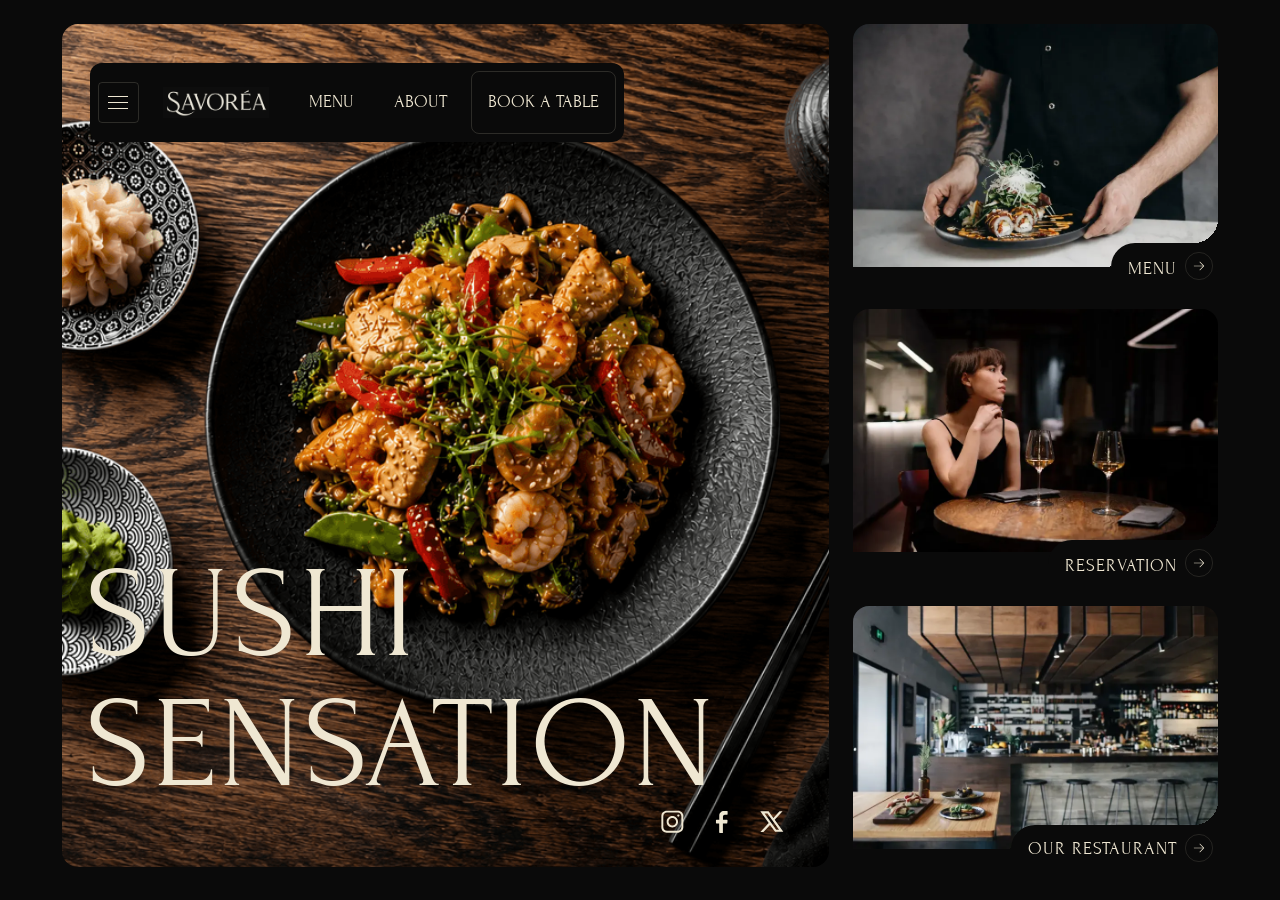
==== commit 04b79acd: "Scale the primary navigation type on wider screens" ====
--- a/index.html
+++ b/index.html
@@ -7,7 +7,7 @@
   <meta content="width=device-width, initial-scale=1" name="viewport">
   <link href="css/normalize.css" rel="stylesheet" type="text/css">
   <link href="css/webflow.css" rel="stylesheet" type="text/css">
-  <link href="css/sushi-7096b4.webflow.css" rel="stylesheet" type="text/css">
+  <link href="css/sushi-7096b4.webflow.css?v=6" rel="stylesheet" type="text/css">
   <script type="text/javascript">!function(o,c){var n=c.documentElement,t=" w-mod-";n.className+=t+"js",("ontouchstart"in o||o.DocumentTouch&&c instanceof DocumentTouch)&&(n.className+=t+"touch")}(window,document);</script>
   <link href="images/favicon.webp" rel="icon" type="image/webp">
   <link href="images/webclip.webp" rel="apple-touch-icon">
@@ -71,11 +71,11 @@
       <div class="menu_drop_down_wraper">
         <div class="menu_hidden-wraper">
           <div class="menu_hidden-link-wraper">
-            <a href="menu.html" class="menu_hidden-link capitalize-text">Menu</a>
-            <a href="reservation.html" class="menu_hidden-link capitalize-text">REservation</a>
-            <a href="about.html" class="menu_hidden-link capitalize-text">About</a>
-            <a href="contact.html" class="menu_hidden-link capitalize-text">Contact</a>
-            <a href="blog.html" class="menu_hidden-link capitalize-text">Blog</a>
+            <a href="menu.html" class="menu_hidden-link capitalize-text"><span class="menu_hidden-link-label">Menu</span></a>
+            <a href="reservation.html" class="menu_hidden-link capitalize-text"><span class="menu_hidden-link-label">REservation</span></a>
+            <a href="about.html" class="menu_hidden-link capitalize-text"><span class="menu_hidden-link-label">About</span></a>
+            <a href="contact.html" class="menu_hidden-link capitalize-text"><span class="menu_hidden-link-label">Contact</span></a>
+            <a href="blog.html" class="menu_hidden-link capitalize-text"><span class="menu_hidden-link-label">Blog</span></a>
           </div>
         </div>
         <div class="menu_embed-properties w-embed">
@@ -88,8 +88,7 @@
   pointer-events: none;
 }
 .menu_button,
-.menu_link,
-.menu_hidden-link {
+.menu_link {
   transition:
     color 0.3s ease,
     text-shadow 0.3s ease,
@@ -112,17 +111,6 @@
     inset 0 0 12px rgba(255, 255, 255, 0.14),
     inset 0 0 28px rgba(255, 255, 255, 0.08);
   border-color: rgba(255, 255, 255, 0.35);
-}
-/* Ссылки в дропдауне */
-.menu_hidden-link {
-  display: inline-block;
-  transition: color 0.3s ease, text-shadow 0.3s ease;
-}
-.menu_hidden-link:hover {
-  color: #ffffff !important;
-  text-shadow:
-    0 0 8px rgba(255, 255, 255, 0.32),
-    0 0 18px rgba(255, 255, 255, 0.20) !important;
 }
 </style>
         </div>
--- a/css/sushi-7096b4.webflow.css
+++ b/css/sushi-7096b4.webflow.css
@@ -850,7 +850,20 @@
   padding: var(--s-size);
   border-radius: var(--xs-size);
   color: var(--base_lighte_color_main);
+  font-size: 16px;
   text-decoration: none;
+}
+
+@media (min-width: 1280px) {
+  .menu_text-link {
+    font-size: 18px;
+  }
+}
+
+@media (min-width: 1440px) {
+  .menu_text-link {
+    font-size: 20px;
+  }
 }
 
 .menu_text-link:where(.w-variant-194f8d76-4035-224c-2e9e-813966e3839b) {
@@ -889,6 +902,60 @@
   font-size: 42px;
   line-height: 110%;
   text-decoration: none;
+  display: inline-block;
+  position: relative;
+  isolation: isolate;
+  transition: color 180ms ease-out, text-shadow 180ms ease-out;
+}
+
+.menu_hidden-link-label {
+  display: inline-block;
+  position: relative;
+  max-width: calc(100% - 2 * var(--s-size));
+  overflow-wrap: anywhere;
+}
+
+.menu_hidden-link-label::before {
+  content: "";
+  position: absolute;
+  inset: -2px;
+  z-index: -1;
+  pointer-events: none;
+  border-radius: var(--xs-size);
+  background: color-mix(in srgb, var(--base_lighte_color_main) 12%, transparent);
+  filter: blur(6px);
+  opacity: 0;
+  transition: opacity 180ms ease-out;
+}
+
+.menu_hidden-link:focus-visible {
+  color: #fff;
+  outline: none;
+  text-decoration: underline;
+  text-decoration-thickness: 1px;
+  text-underline-offset: 0.16em;
+}
+
+.menu_hidden-link:focus-visible > .menu_hidden-link-label::before {
+  opacity: 1;
+}
+
+@media (hover: hover) {
+  .menu_hidden-link:hover {
+    color: #fff;
+    text-shadow: 0 0 12px color-mix(in srgb, var(--base_lighte_color_main) 34%, transparent);
+  }
+
+  .menu_hidden-link:hover > .menu_hidden-link-label::before {
+    opacity: 1;
+  }
+}
+
+@media (prefers-reduced-motion: reduce) {
+  .menu_hidden-link,
+  .menu_hidden-link-label::before {
+    transition: none;
+  }
 }
 
 .menu_drop_down_wraper {
@@ -1525,4 +1592,4 @@
   font-weight: 400;
   font-style: normal;
   font-display: swap;
-}+}
